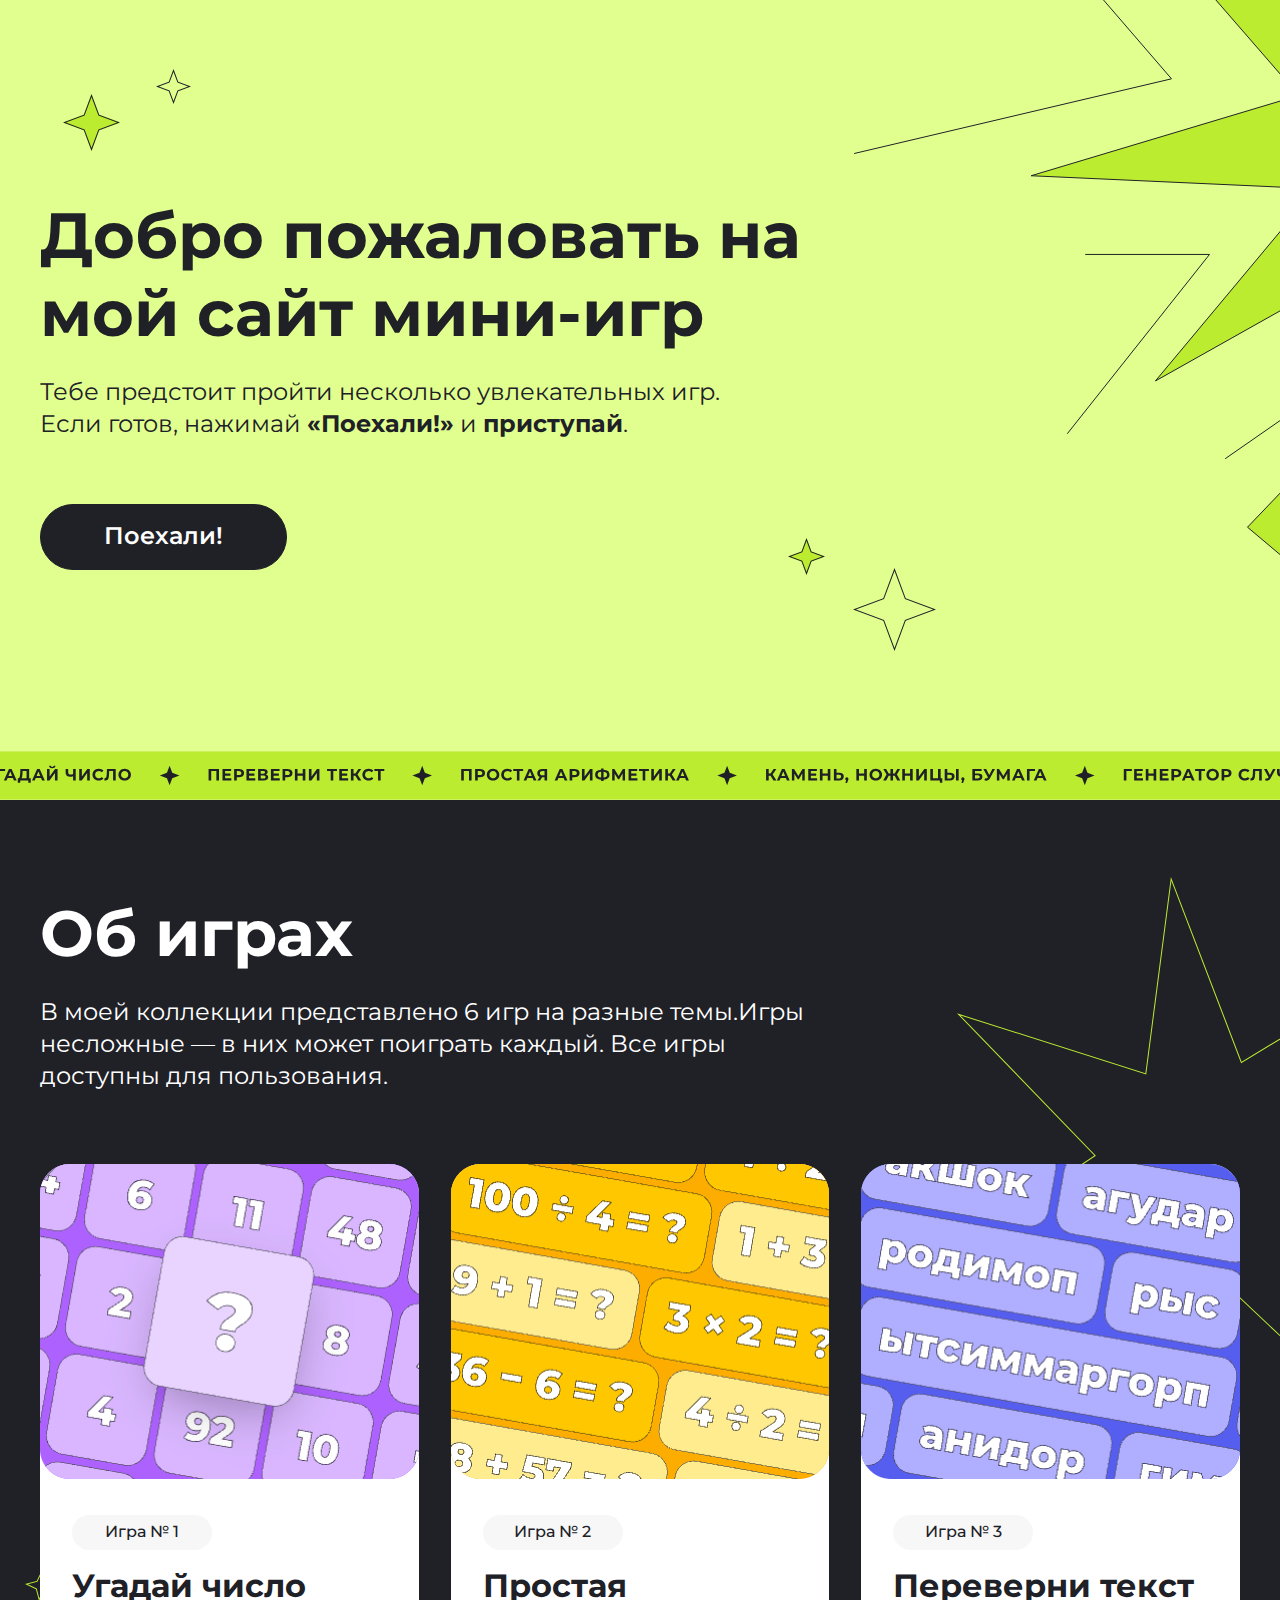
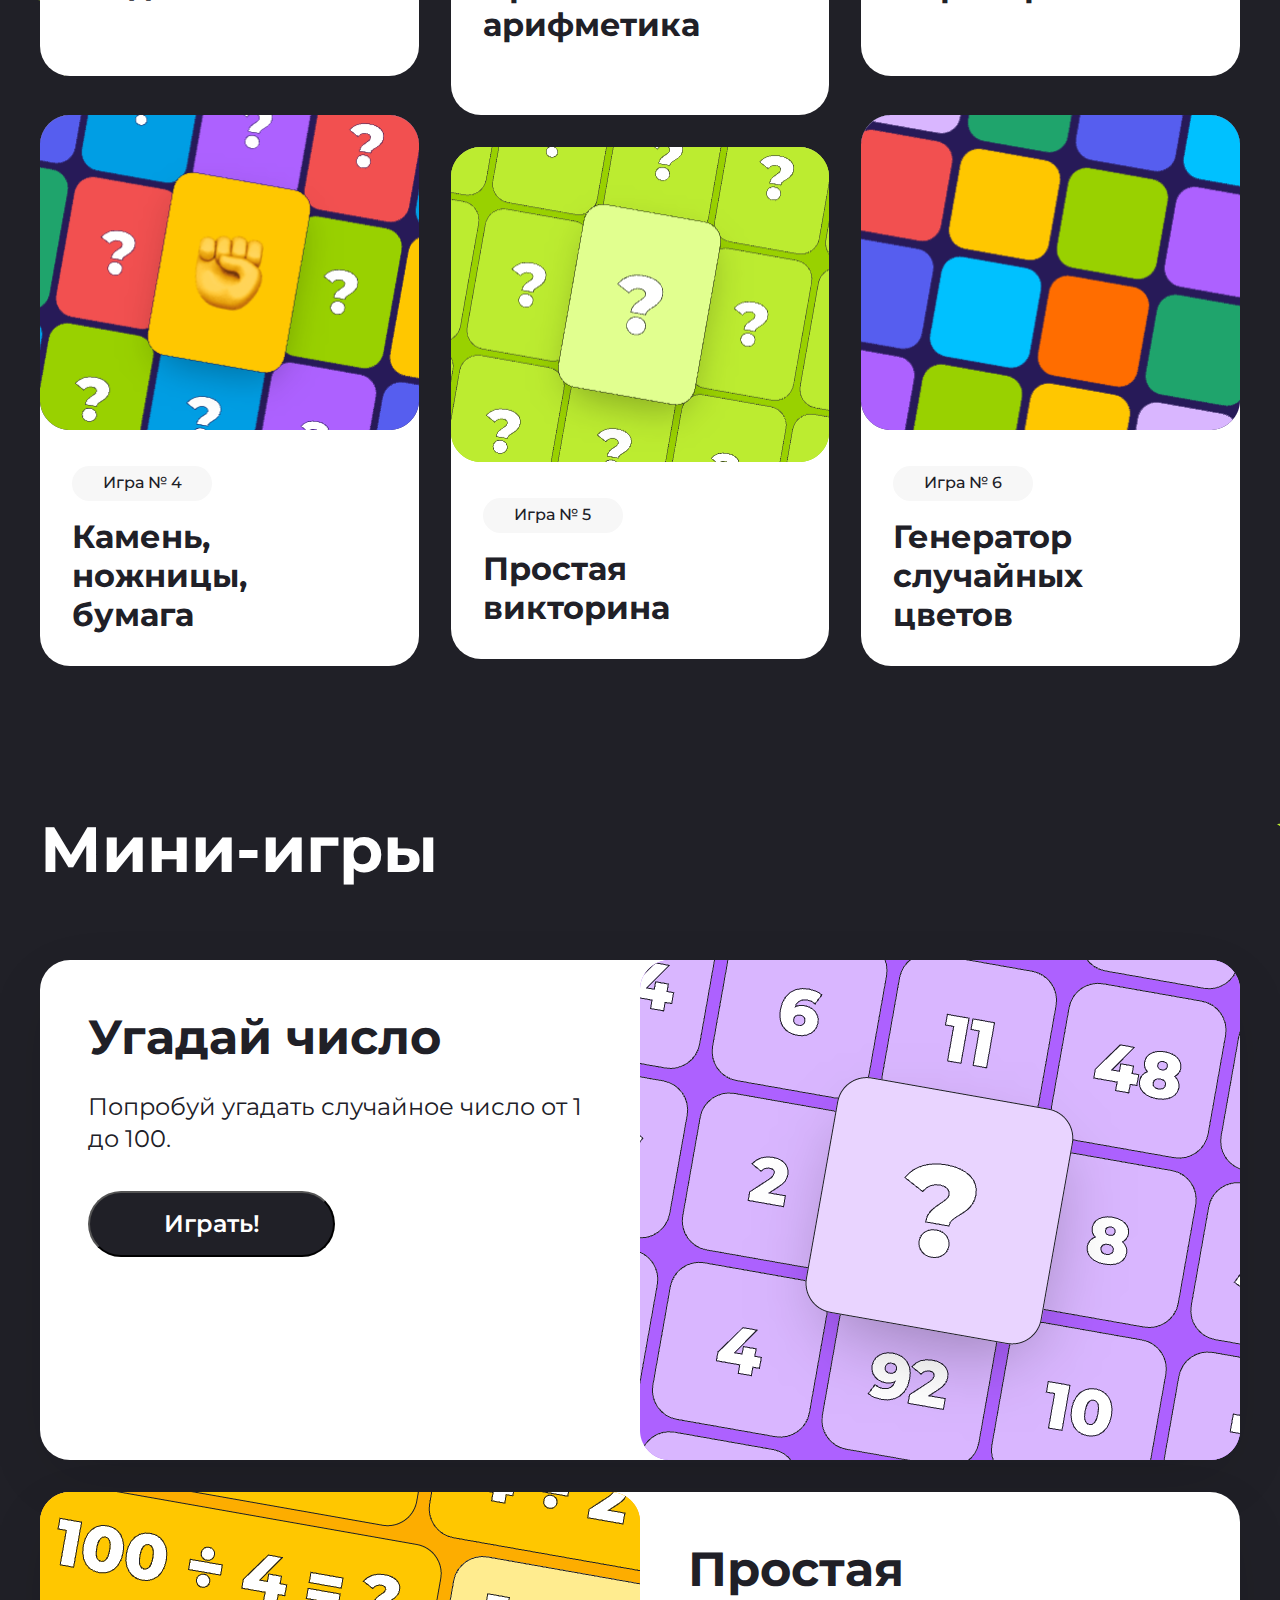
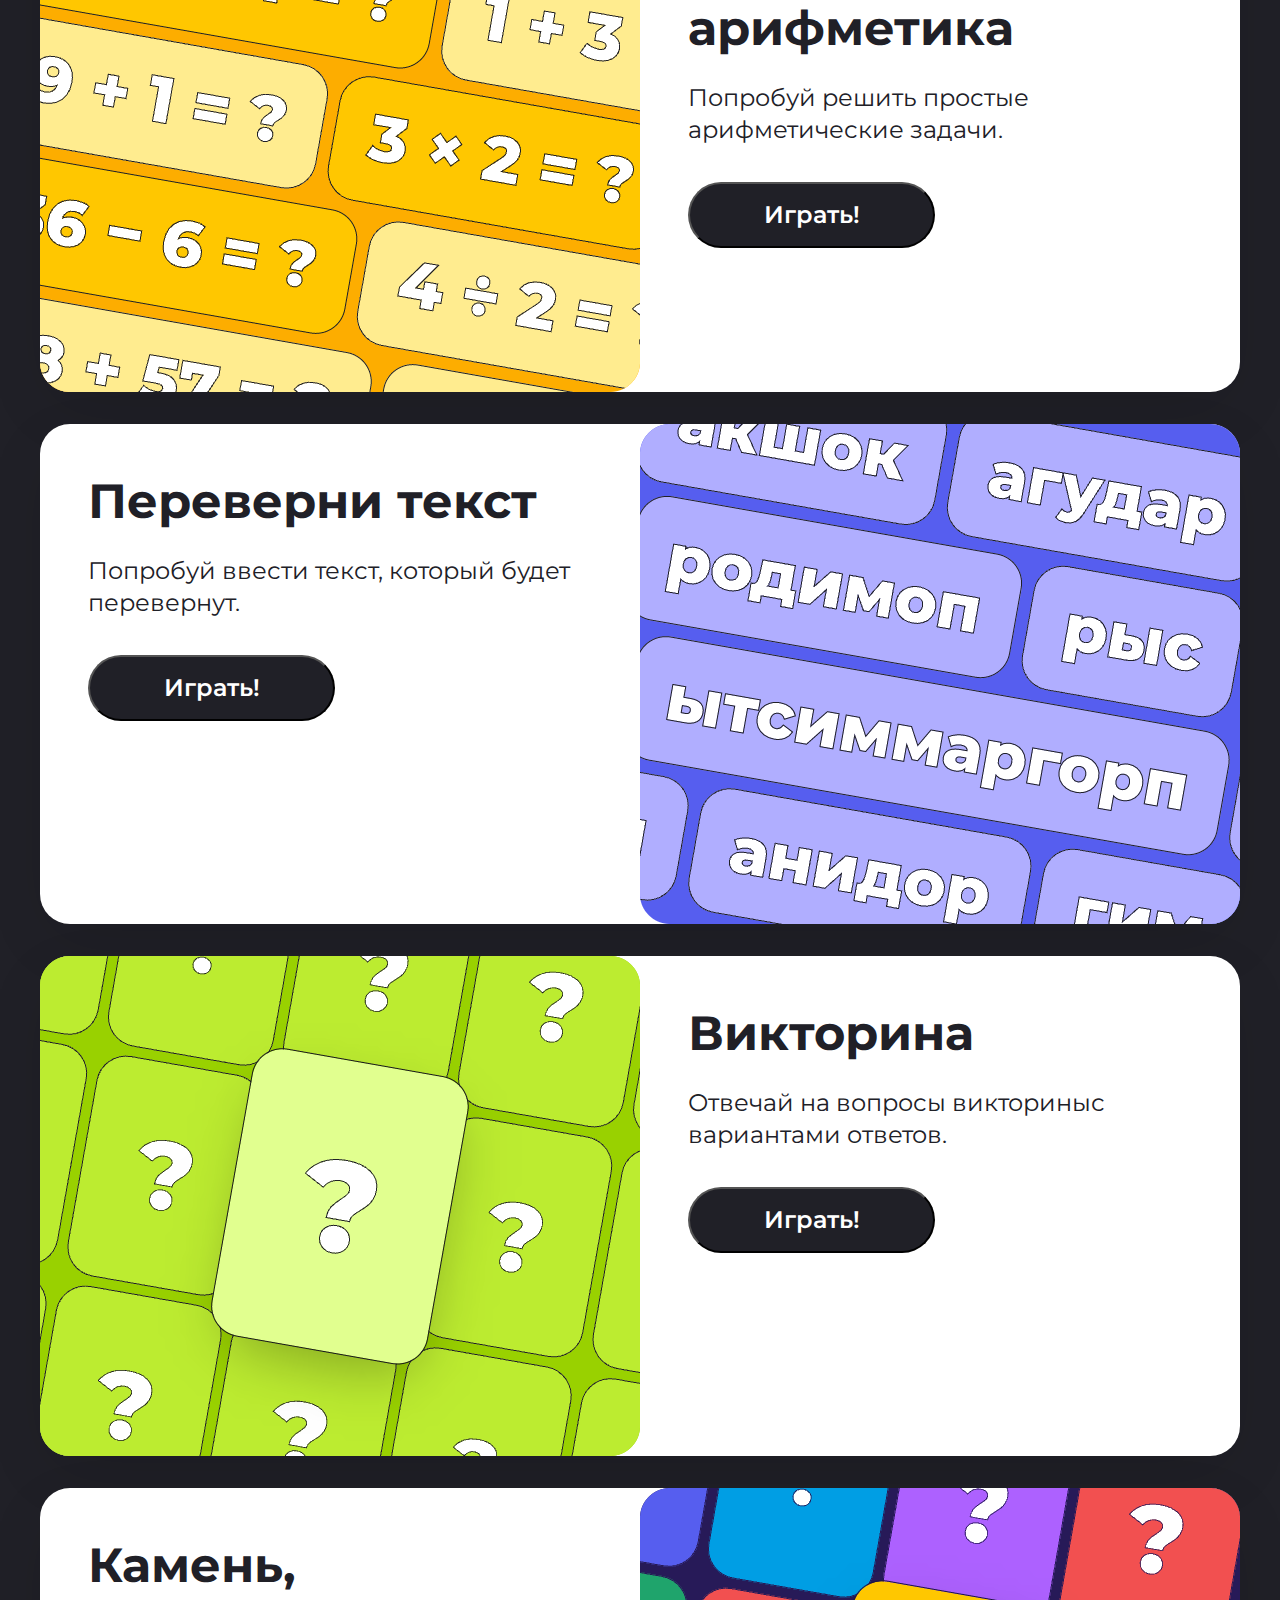
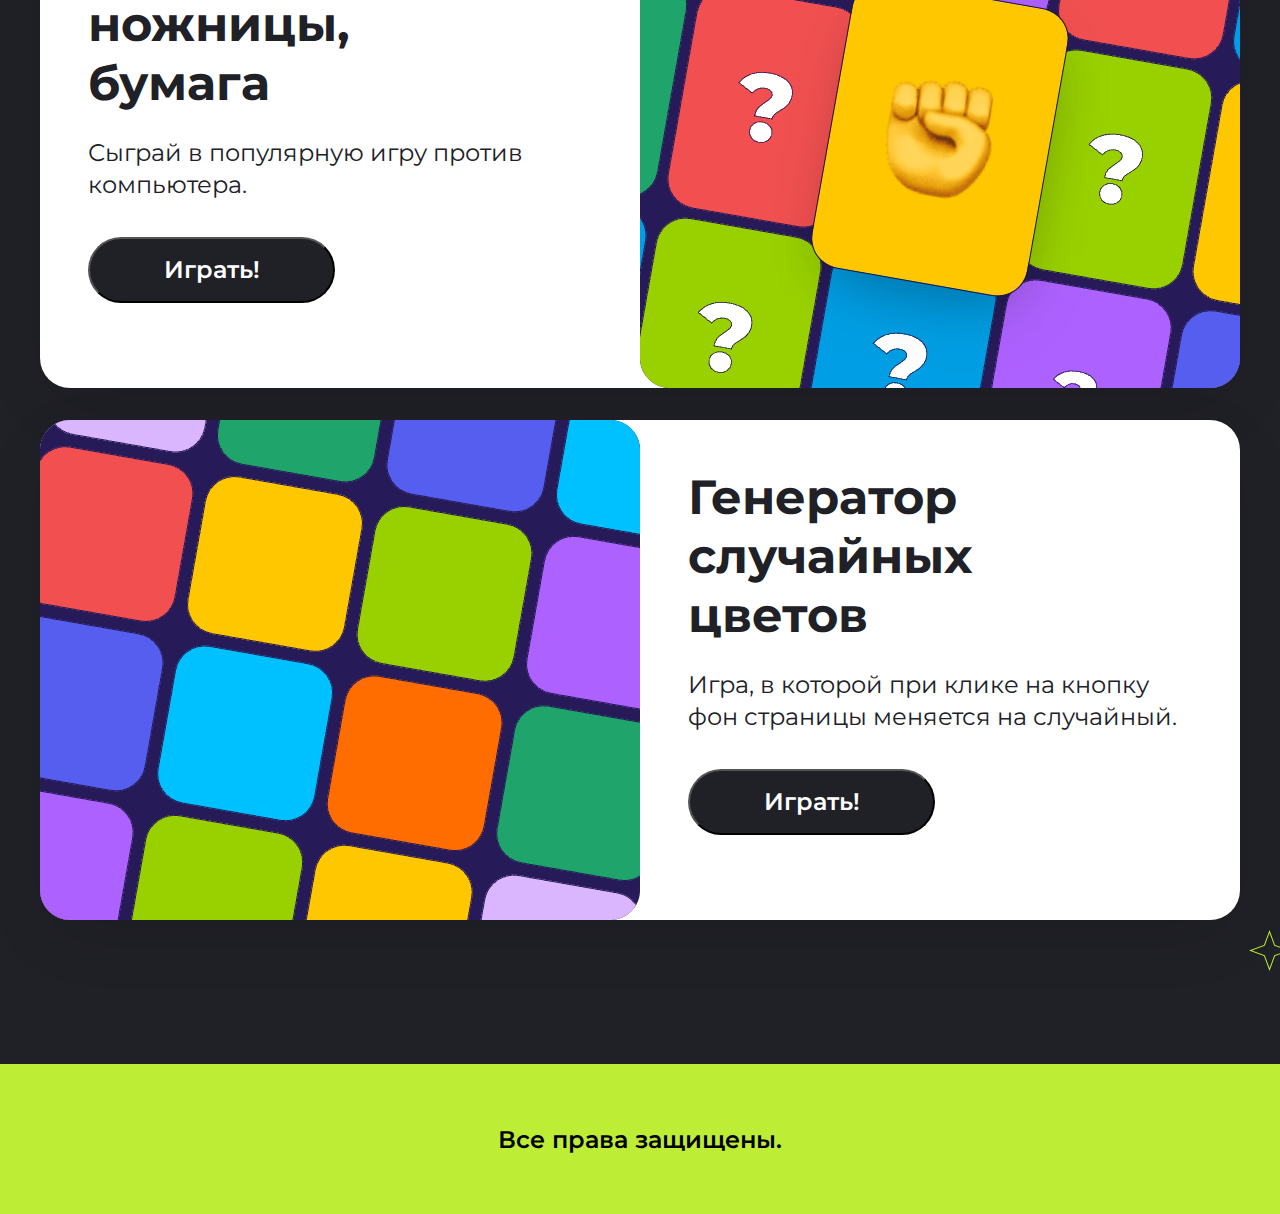
==== index.html @ f11f9d69 "игра викторина" ====
<!DOCTYPE html>

<html lang="en">
    <head>
        <meta charset="UTF-8">
        <meta name="viewport" content="width=device-width, initial-scale=1.0">
        <title>hw_1</title>
        <link href="https://fonts.googleapis.com/css2?family=Montserrat:wght@400;500;600;700&display=swap" rel="stylesheet">
        <link rel="stylesheet" href="style.css">
    </head>

<body>
    <section class="top center">
        <div class="star">
            <svg class="star-1" width="35.000000" height="35.000000" viewBox="0 0 35 35" fill="none" xmlns="http://www.w3.org/2000/svg" xmlns:xlink="http://www.w3.org/1999/xlink">
                <path id="Star3" d="M12.77 12.77L0 17.5L12.77 22.22L17.5 35L22.22 22.22L35 17.5L22.22 12.77L17.5 0L12.77 12.77ZM17.5 2.88L13.55 13.55L2.88 17.5L13.55 21.44L17.5 32.11L21.44 21.44L32.11 17.5L21.44 13.55L17.5 2.88Z" fill="#202027" fill-opacity="1.000000" fill-rule="evenodd"/>
            </svg>
            <svg class="star-2" width="57.000000" height="57.000000" viewBox="0 0 57 57" fill="none" xmlns="http://www.w3.org/2000/svg" xmlns:xlink="http://www.w3.org/1999/xlink">
                <path id="Star2" d="M28.5 0L20.8 20.8L0 28.5L20.8 36.19L28.5 57L36.19 36.19L57 28.5L36.19 20.8L28.5 0Z" fill="#BCEC30" fill-opacity="1.000000" fill-rule="evenodd"/>
                <path id="Star.2" d="M20.8 20.8L0 28.5L20.8 36.19L28.5 57L36.19 36.19L57 28.5L36.19 20.8L28.5 0L20.8 20.8ZM28.5 2.88L21.58 21.58L2.88 28.5L21.58 35.41L28.5 54.11L35.41 35.41L54.11 28.5L35.41 21.58L28.5 2.88Z" fill="#202027" fill-opacity="1.000000" fill-rule="evenodd"/>
            </svg>
            <svg class="star-3" width="1074.500000" height="1130.957397" viewBox="0 0 1074.5 1130.96" fill="none" xmlns="http://www.w3.org/2000/svg" xmlns:xlink="http://www.w3.org/1999/xlink">
                <path id="Vector4780" d="M241.29 323.45L317.5 411.83L0.5 486.45" stroke="#202027" stroke-opacity="1.000000" stroke-width="1.000000" stroke-linecap="round"/>
                <path id="Vector" d="M708.18 381.86C717.61 384.48 980.01 495.42 980.01 495.42L701.61 525.3L877.49 751.11L629.53 596.86L604.27 858.31L534.38 582.98L301.43 713.95L461.9 521.72L177.13 508.74L444.8 428.48L245.9 199.41L525.53 330.96L589.53 77.14L618.26 331.5L872.98 156.05L708.18 381.86Z" fill="#BCEC30" fill-opacity="1.000000" fill-rule="nonzero"/>
                <path id="Vector1" d="M980.01 495.42L701.61 525.3L877.49 751.11L629.53 596.86L604.27 858.31L534.38 582.98L301.43 713.95L461.9 521.72L177.13 508.74L444.8 428.48L245.9 199.41L525.53 330.96L589.53 77.14L618.26 331.5L872.98 156.05L708.18 381.86C717.61 384.48 980.01 495.42 980.01 495.42Z" stroke="#202027" stroke-opacity="1.000000" stroke-width="1.000000"/>
                <path id="Vector4781" d="M231.58 587.45L355.5 587.45L213.5 766.45" stroke="#202027" stroke-opacity="1.000000" stroke-width="1.000000" stroke-linecap="round"/>
                <path id="Vector4782" d="M371.5 791.5L485.26 712.45L591.38 1130.46" stroke="#202027" stroke-opacity="1.000000" stroke-width="1.000000" stroke-linecap="round"/>
                <path id="Vector478" d="M449.65 801.45L393.5 860.22L473.5 927.45L449.65 801.45Z" fill="#BCEC30" fill-opacity="1.000000" fill-rule="nonzero"/>
                <path id="Vector4788" d="M449.65 801.45L473.5 927.45L393.5 860.22L449.65 801.45Z" stroke="#202027" stroke-opacity="1.000000" stroke-width="1.000000"/>
                <path id="Vector4791" d="M491.5 996.45L525.5 1120.46" stroke="#202027" stroke-opacity="1.000000" stroke-width="1.000000" stroke-linecap="round"/>
            </svg>
            <svg class="star-4" width="37.000000" height="37.000000" viewBox="0 0 37 37" fill="none" xmlns="http://www.w3.org/2000/svg" xmlns:xlink="http://www.w3.org/1999/xlink">
                <path id="Star5" d="M18.5 0L13.5 13.5L0 18.5L13.5 23.49L18.5 37L23.49 23.49L37 18.5L23.49 13.5L18.5 0Z" fill="#BCEC30" fill-opacity="1.000000" fill-rule="evenodd"/>
                <path id="Star.5" d="M13.5 13.5L0 18.5L13.5 23.49L18.5 37L23.49 23.49L37 18.5L23.49 13.5L18.5 0L13.5 13.5ZM18.5 2.88L14.28 14.28L2.88 18.5L14.28 22.71L18.5 34.11L22.71 22.71L34.11 18.5L22.71 14.28L18.5 2.88Z" fill="#202027" fill-opacity="1.000000" fill-rule="evenodd"/>
            </svg>
            <svg class="star-5" width="83.000000" height="83.000000" viewBox="0 0 83 83" fill="none" xmlns="http://www.w3.org/2000/svg" xmlns:xlink="http://www.w3.org/1999/xlink">
                <path id="Star4" d="M30.29 30.29L0 41.5L30.29 52.7L41.5 83L52.7 52.7L83 41.5L52.7 30.29L41.5 0L30.29 30.29ZM41.5 2.88L31.06 31.06L2.88 41.5L31.06 51.93L41.5 80.11L51.93 51.93L80.11 41.5L51.93 31.06L41.5 2.88Z" fill="#202027" fill-opacity="1.000000" fill-rule="evenodd"/>
            </svg>
        </div>
        <div class="top__content">
            <h1 class="top__title">Добро пожаловать на мой сайт мини-игр</h1>
            <p class="top__text">Тебе предстоит пройти несколько увлекательных игр. Если готов, нажимай <strong>«Поехали!»</strong> и <strong>приступай</strong>.</p>
            <a class="top__button" href="#games-mini">Поехали!</a>
            <div class="roll">
            </div>
        </div>
    </section>
    <section class="section-1 center" id="games-mini">
        <div class="section-1__content">
            <h2 class="section-1__title">Об играх</h2>
            <h2 class="section-1__title-mob">Мини-игры</h2>
            <p class="section-1__text">В моей коллекции представлено 6 игр на разные темы.Игры несложные — в них может поиграть каждый. Все игры доступны для пользования.</p>
            <div class="section-1__items">

                <a class="item" href="#game_1">
                    <img src="images/Обложка_карточки.png" alt="игра_1" class="item__image">
                    <div class="item__content">
                        <p class="item__text">Игра № 1</p>
                        <h3 class="item__name">Угадай число</h3>
                        <p class="item__text-mob">Попробуй угадать случайное число от 1 до 100.</p>
                        <button class="item__btn-mob">Играть!</button>
                    </div>

                </a>

                <a class="item item-long" href="#game_2">
                    <img src="images/Обложка_карточки_(1).png" alt="игра_2" class="item__image">
                    <div class="item__content">
                        <p class="item__text">Игра № 2</p>
                        <h3 class="item__name">Простая арифметика</h3>
                        <p class="item__text-mob">Попробуй решить простые арифметические задачи.</p>
                        <button class="item__btn-mob">Играть!</button>
                    </div>
                </a>

                    <a class="item" href="#game_3">
                        <img src="images/Обложка_карточки_(2).png" alt="игра_3" class="item__image">
                        <div class="item__content">
                            <p class="item__text">Игра № 3</p>
                            <h3 class="item__name">Переверни текст</h3>
                            <p class="item__text-mob">Попробуй ввести текст, который будет перевернут.</p>
                            <button class="item__btn-mob">Играть!</button>
                        </div>
                    </a>
                    <a class="item item-long" href="#game_5">
                        <img src="images/Обложка_карточки_(3).png" alt="игра_4" class="item__image">
                        <div class="item__content">
                            <p class="item__text">Игра № 4</p>
                            <h3 class="item__name name-short">Камень, ножницы, бумага</h3>
                            <p class="item__text-mob">Сыграй в популярную игру против компьютера.</p>
                            <button class="item__btn-mob">Играть!</button>
                        </div>
                    </a>
                    <a class="item item-5" href="#game_4">
                        <img src="images/Обложка_карточки_(4).png" alt="игра_5" class="item__image">
                        <div class="item__content">
                            <p class="item__text">Игра № 5</p>
                            <h3 class="item__name item__name-sp">Простая викторина</h3>
                            <h3 class="item__name-mob">Викторина</h3>
                            <p class="item__text-mob">Отвечай на вопросы викторины с вариантами ответов.</p>
                            <button class="item__btn-mob">Играть!</button>
                        </div>
                    </a>
                    <a class="item item-long" href="#game_6">
                        <img src="images/Обложка_карточки_(5).png" alt="игра_6" class="item__image">
                        <div class="item__content">
                            <p class="item__text">Игра № 6</p>
                            <h3 class="item__name name-short">Генератор случайных цветов</h3>
                            <p class="item__text-mob">Игра, в которой при клике на кнопку фон страницы меняется на случайный.</p>
                            <button class="item__btn-mob">Играть!</button>
                        </div>
                    </a>
                </div>
            </div>
        </section>
        <section class="section-2 center">
            <div class="section-2__content">
                <h2 class="section-2__title">Мини-игры</h2>
                <div class="section-2__items-big">
                    <div class="item-big" id="game_1">
                        <div class="item-big__content">
                            <h3 class="item-big__name">Угадай число</h3>
                            <p class="item-big__text">Попробуй угадать случайное число от 1 до 100.</p>
                            <button class="item-big__button" onclick="game_1()">Играть!</button>
                        </div>
                        <img src="images/О.б..png" alt="">
                    </div>
                    <div class="item-big" id="game_2">
                        <img src="images/О.б.(1).png" alt="">
                        <div class="item-big__content">
                            <h3 class="item-big__name">Простая арифметика</h3>
                            <p class="item-big__text">Попробуй решить простые арифметические задачи.</p>
                            <button class="item-big__button" onclick="genTask()">Играть!</button>
                    
                        </div>
                    </div>
                    <div class="item-big" id="game_3">
                        <div class="item-big__content">
                            <h3 class="item-big__name">Переверни текст</h3>
                            <p class="item-big__text">Попробуй ввести текст, который будет перевернут.</p>
                            <button class="item-big__button" onclick="mirrorText()">Играть!</button>
                        </div>
                        <img src="images/о.б.(2).png" alt="">
                    </div>
                    <div class="item-big" id="game_4">
                        <img src="images/О.б.(3).png" alt="">
                        <div class="item-big__content">
                            <h3 class="item-big__name">Викторина</h3>
                            <p class="item-big__text">Отвечай на вопросы викториныс вариантами ответов.</p>
                            <button class="item-big__button" onclick="game_quiz()">Играть!</button>
                        </div>
                    </div>
                    <div class="item-big" id="game_5">
                        <div class="item-big__content">
                            <h3 class="item-big__name">Камень,<br> ножницы,<br> бумага</h3>
                            <p class="item-big__text">Сыграй в популярную игру против компьютера.</p>
                            <button class="item-big__button">Играть!</button>
                        </div>
                        <img src="images/О.б.(4).png" alt="">
                    </div>
                    <div class="item-big" id="game_6">
                        <img src="images/О.б(5).png" alt="">
                        <div class="item-big__content">
                            <h3 class="item-big__name">Генератор случайных<br> цветов</h3>
                            <p class="item-big__text">Игра, в которой при клике на кнопку фон страницы меняется на случайный.</p>
                            <button class="item-big__button">Играть!</button>
                        </div>
                    </div>
                </div>
            </div>
        </section>
<footer class="footer center">
    <p class="footer__text">Все права защищены.</p>
</footer>
<script src="hw_7.js"></script>
<script src="games.js"></script>
</body>
</html>
---- style.css ----
* {
  margin: 0;
  padding: 0;
}

a {
  text-decoration: none;
}

body {
  font-family: "Montserrat", sans-serif;
  overflow-x: hidden;
}

.center {
  padding-left: calc(50% - 600px);
  padding-right: calc(50% - 600px);
}

.top {
  height: 800px;
  background: rgb(225, 255, 143);
  position: relative;
}
.top__content {
  display: flex;
  flex-direction: column;
  flex-wrap: wrap;
}
.top__title {
  color: rgb(32, 32, 39);
  font-size: 64px;
  font-weight: 700;
  line-height: 78px;
  letter-spacing: 0px;
  text-align: left;
  padding-top: 196px;
  max-width: 768px;
}
.top__text {
  color: rgb(32, 32, 39);
  font-size: 24px;
  font-weight: 400;
  line-height: 32px;
  letter-spacing: 0px;
  text-align: left;
  padding-top: 24px;
  width: 720px;
}
.top__button {
  box-sizing: border-box;
  background: rgb(32, 32, 39);
  border-radius: 60px;
  border: 1px solid rgb(32, 32, 39);
  color: rgb(255, 255, 255);
  font-size: 24px;
  font-weight: 600;
  letter-spacing: 0%;
  text-align: center;
  width: 247px;
  height: 66px;
  margin-top: 64px;
  padding-top: 16px;
}
.top__button:hover {
  transition: background-color 0.5s;
  border: 1px solid rgb(0, 0, 0);
  color: rgb(0, 0, 0);
  background-color: #fff;
}

.star-1 {
  position: absolute;
  top: 69px;
  left: 156px;
}

.star-2 {
  position: absolute;
  top: 94px;
  left: 63px;
}

.star-3 {
  position: absolute;
  left: 854px;
  top: -333px;
}

.star-4 {
  position: absolute;
  bottom: 225px;
  right: 455px;
}

.star-5 {
  position: absolute;
  bottom: 149px;
  right: 344px;
}

.roll {
  background-image: url(images/Frame\ 2043683043.svg);
  width: 100%;
  height: 49px;
  background-size: cover;
  background-position: center;
  background-repeat: no-repeat;
  position: absolute;
  bottom: 0;
  left: 0;
}

.section-1 {
  background: rgb(32, 32, 39);
  background-image: url(images/Star1.svg), url(images/Star11.svg), url(images/Star12.svg);
  background-repeat: no-repeat;
  background-position: 930px 77px, 25px 770px, 40px 822px;
}
.section-1__title {
  color: rgb(255, 255, 255);
  font-size: 64px;
  font-weight: 700;
  line-height: 78px;
  letter-spacing: 0px;
  text-align: left;
  padding-top: 94px;
}
.section-1__title-mob {
  display: none;
}
.section-1__text {
  color: rgb(255, 255, 255);
  font-size: 24px;
  font-weight: 400;
  line-height: 32px;
  letter-spacing: 0px;
  text-align: left;
  width: 788px;
  padding-top: 24px;
}
.section-1__items {
  display: grid;
  grid-template-columns: repeat(12, 1fr);
  margin-top: 72px;
  -moz-column-gap: 32px;
       column-gap: 32px;
}
.section-1__content {
  padding-bottom: 50px;
}
.section-1__items-big {
  display: grid;
  grid-template-columns: repeat(12, 1fr);
  row-gap: 32px;
  margin-top: 72px;
}

.section-2 {
  background: rgb(32, 32, 39);
  background-image: url(images/Star7.svg), url(images/Star6.svg), url(images/Star10.svg), url(images/Star8.svg);
  background-repeat: no-repeat;
  background-position: 1277px 93px, 1320px 126px, 1249px 3414px, 1319px 3366px;
}
.section-2__title {
  color: rgb(255, 255, 255);
  font-size: 64px;
  font-weight: 700;
  line-height: 78px;
  letter-spacing: 0px;
  text-align: left;
  padding-top: 94px;
}
.section-2__title-mob {
  display: none;
}
.section-2__text {
  color: rgb(255, 255, 255);
  font-size: 24px;
  font-weight: 400;
  line-height: 32px;
  letter-spacing: 0px;
  text-align: left;
  width: 788px;
  padding-top: 24px;
}
.section-2__items {
  display: grid;
  grid-template-columns: repeat(12, 1fr);
  margin-top: 72px;
  -moz-column-gap: 32px;
       column-gap: 32px;
}
.section-2__content {
  padding-bottom: 144px;
}
.section-2__items-big {
  display: grid;
  grid-template-columns: repeat(12, 1fr);
  row-gap: 32px;
  margin-top: 72px;
}

.item {
  grid-column: span 4;
  height: 512px;
  border-radius: 30px;
  background-color: #fff;
}
.item__btn-mob {
  display: none;
}
.item__image {
  width: 100%;
}
.item__content {
  padding: 32px;
}
.item__text {
  border-radius: 52.58px;
  background: rgb(247, 247, 247);
  color: rgb(32, 32, 39);
  font-size: 16px;
  font-weight: 500;
  line-height: 110%;
  letter-spacing: 0px;
  text-align: center;
  width: 108px;
  padding: 16px;
  width: 108px;
  padding-top: 8px;
  padding-bottom: 10px;
}
.item__text-mob {
  display: none;
}
.item__name {
  color: rgb(32, 32, 39);
  font-size: 32px;
  font-weight: 700;
  line-height: 39px;
  letter-spacing: 0px;
  text-align: left;
  margin-top: 16px;
  color: rgb(32, 32, 39);
}
.item__name-mob {
  display: none;
}
.item__image-mob {
  display: none;
}

.item:hover {
  transform: scale(1.1);
  transition: transform 1s;
}

.item-long {
  height: 551px;
}

.item-5 {
  margin-top: 32px;
}

.name-short {
  width: 300px;
}

.item-big {
  grid-column: span 12;
  height: 500px;
  background-color: #fff;
  display: flex;
  border-radius: 30px;
  box-shadow: 0px 20px 67px -12px rgba(0, 0, 0, 0.13);
  background: rgb(255, 255, 255);
}
.item-big__content {
  display: flex;
  flex-direction: column;
  padding: 48px;
}
.item-big__name {
  color: rgb(32, 32, 39);
  font-size: 48px;
  font-weight: 700;
  line-height: 59px;
  letter-spacing: 0px;
  text-align: left;
}
.item-big__text {
  color: rgb(32, 32, 39);
  font-size: 24px;
  font-weight: 400;
  line-height: 32px;
  letter-spacing: 0px;
  text-align: left;
  padding-top: 24px;
}
.item-big__button {
  margin-top: 36px;
  border-radius: 60px;
  background: rgb(32, 32, 39);
  color: rgb(255, 255, 255);
  font-size: 24px;
  font-weight: 600;
  line-height: 141.69%;
  letter-spacing: 0%;
  text-align: center;
  font-family: Montserrat;
  width: 247px;
  height: 66px;
}
.item-big__button:hover {
  box-sizing: border-box;
  background: #fff;
  border: 1px solid rgb(0, 0, 0);
  border-radius: 60px;
  color: rgb(32, 32, 39);
  transition: background-color 0.5s;
}

.footer {
  background: rgb(189, 237, 53);
  height: 150px;
}
.footer__text {
  color: rgb(0, 0, 0);
  font-size: 24px;
  font-weight: 600;
  line-height: 29px;
  letter-spacing: 0px;
  text-align: center;
  padding-top: 61px;
}

@media (max-width: 768px) {
  .top {
    background-image: url(images/Star2.svg), url(images/Star3.svg), url(images/Star4.svg), url(images/Star5.svg), url(images/Vector.svg);
    background-repeat: no-repeat;
    background-position: 37px 97px, 91px 64px, 303px 580px, 273px 557px, 187px -103px;
    height: 700px;
  }
  .top__title {
    color: rgb(32, 32, 39);
    font-size: 40px;
    font-weight: 700;
    line-height: 49px;
    letter-spacing: 0px;
    text-align: center;
    width: 262px;
    padding-top: 147px;
  }
  .top__text {
    font-size: 16px;
    font-weight: 400;
    line-height: 20px;
    letter-spacing: 0px;
    text-align: center;
    width: 296px;
    color: rgb(32, 32, 39);
  }
  .top__button {
    font-size: 16px;
    width: 285px;
    height: 55px;
    margin-top: 36px;
  }
  .top__content {
    align-content: center;
  }
  .star-3, .star-4, .star-5, .star-1, .star-2 {
    display: none;
  }
  .section-1__content {
    padding-left: 16px;
    padding-right: 16px;
  }
  .section-1__items {
    grid-template-columns: repeat(4, 1fr);
    margin-top: 48px;
  }
  .section-1__title {
    display: none;
  }
  .section-1__title-mob {
    display: block;
    color: rgb(255, 255, 255);
    font-size: 40px;
    font-weight: 700;
    line-height: 49px;
    letter-spacing: 0px;
    text-align: left;
    padding-top: 48px;
  }
  .section-1__text {
    display: none;
  }
  .item {
    margin-bottom: 24px;
    height: auto;
  }
  .item__image {
    width: 100%;
  }
  .item__text {
    display: none;
  }
  .item__text-mob {
    display: block;
    padding-top: 16px;
    color: rgb(0, 0, 0);
  }
  .item__btn-mob {
    display: block;
    color: rgb(255, 255, 255);
    font-size: 16px;
    font-weight: 600;
    letter-spacing: 0%;
    text-align: center;
    box-sizing: border-box;
    border-radius: 60px;
    background: rgb(32, 32, 39);
    border: 1px solid rgb(32, 32, 39);
    font-family: Montserrat;
    margin-top: 32px;
    width: 285px;
    height: 55px;
  }
  .item__name-sp {
    display: none;
  }
  .item__name-mob {
    display: block;
    color: rgb(32, 32, 39);
    font-size: 32px;
    font-weight: 700;
    line-height: 39px;
    letter-spacing: 0px;
    text-align: left;
  }
  .item-5 {
    margin-top: 0;
  }
  .section-2 {
    display: none;
  }
}/*# sourceMappingURL=style.css.map */
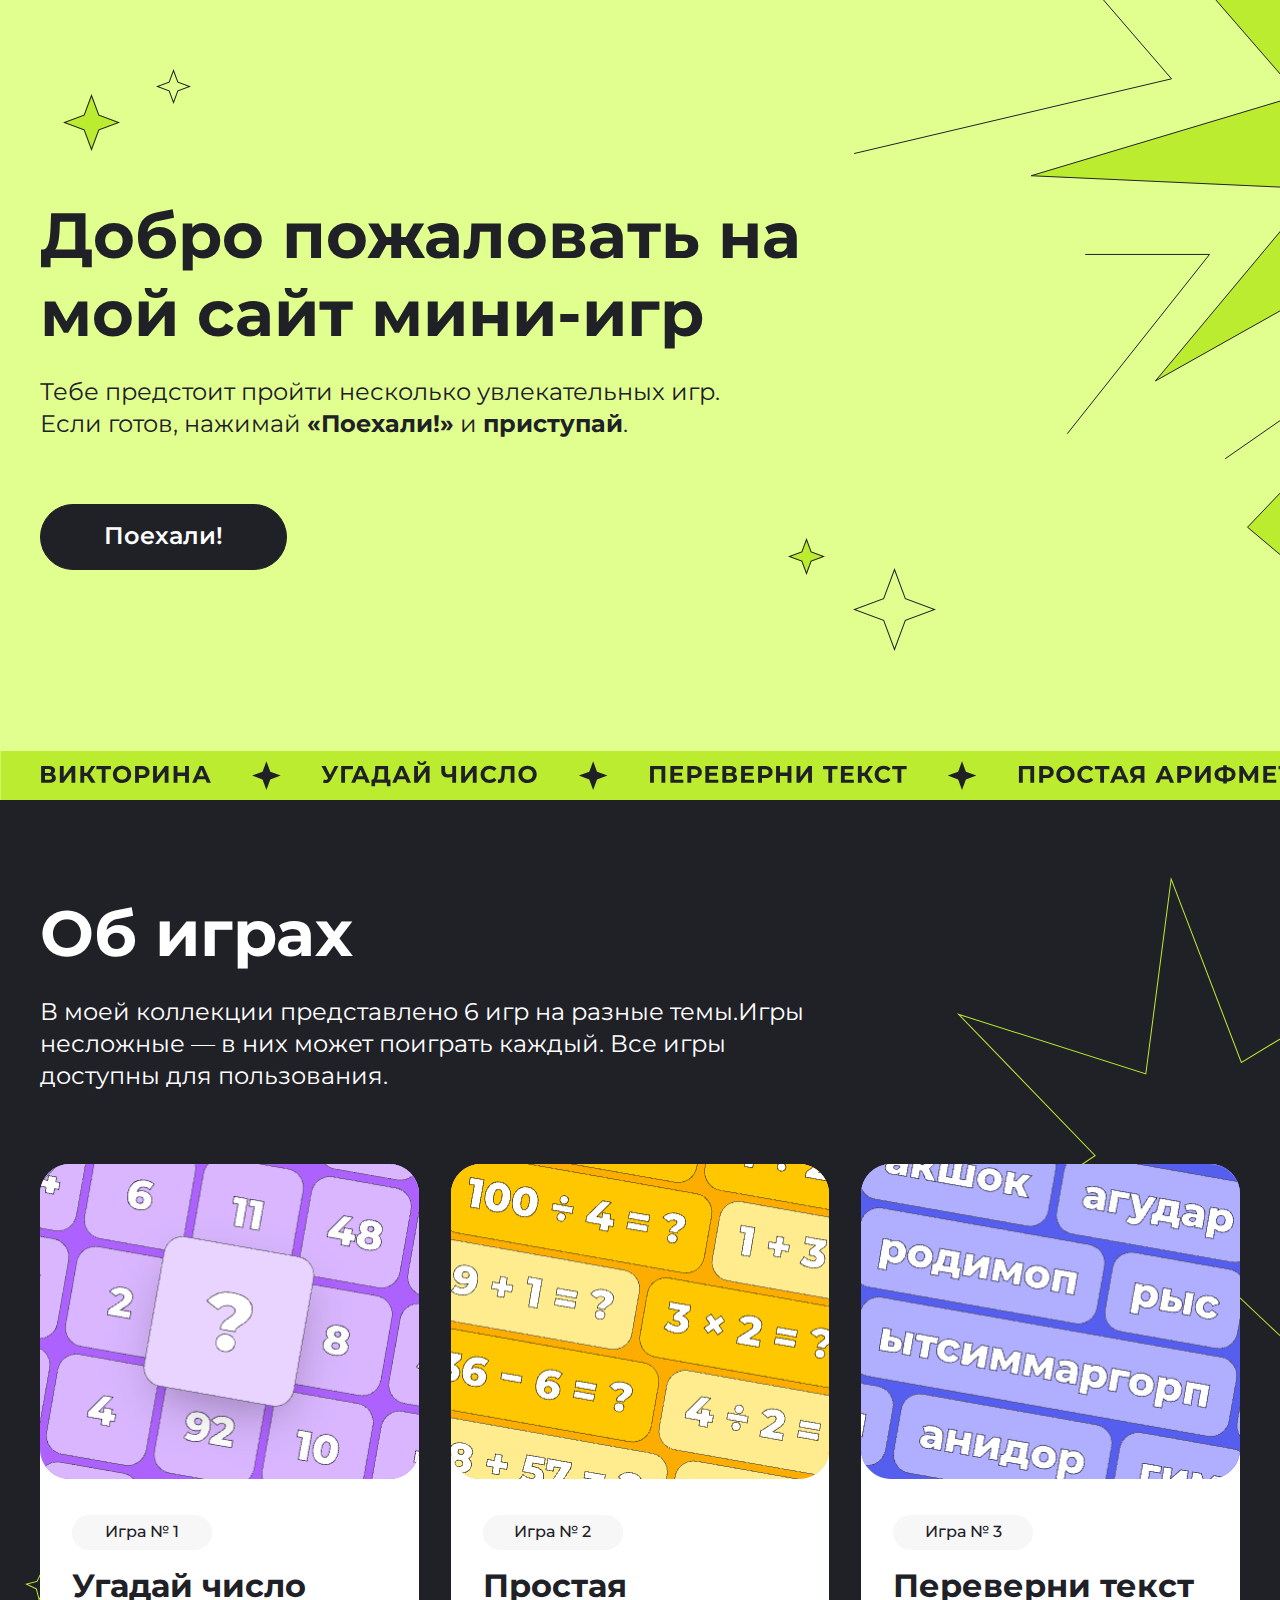
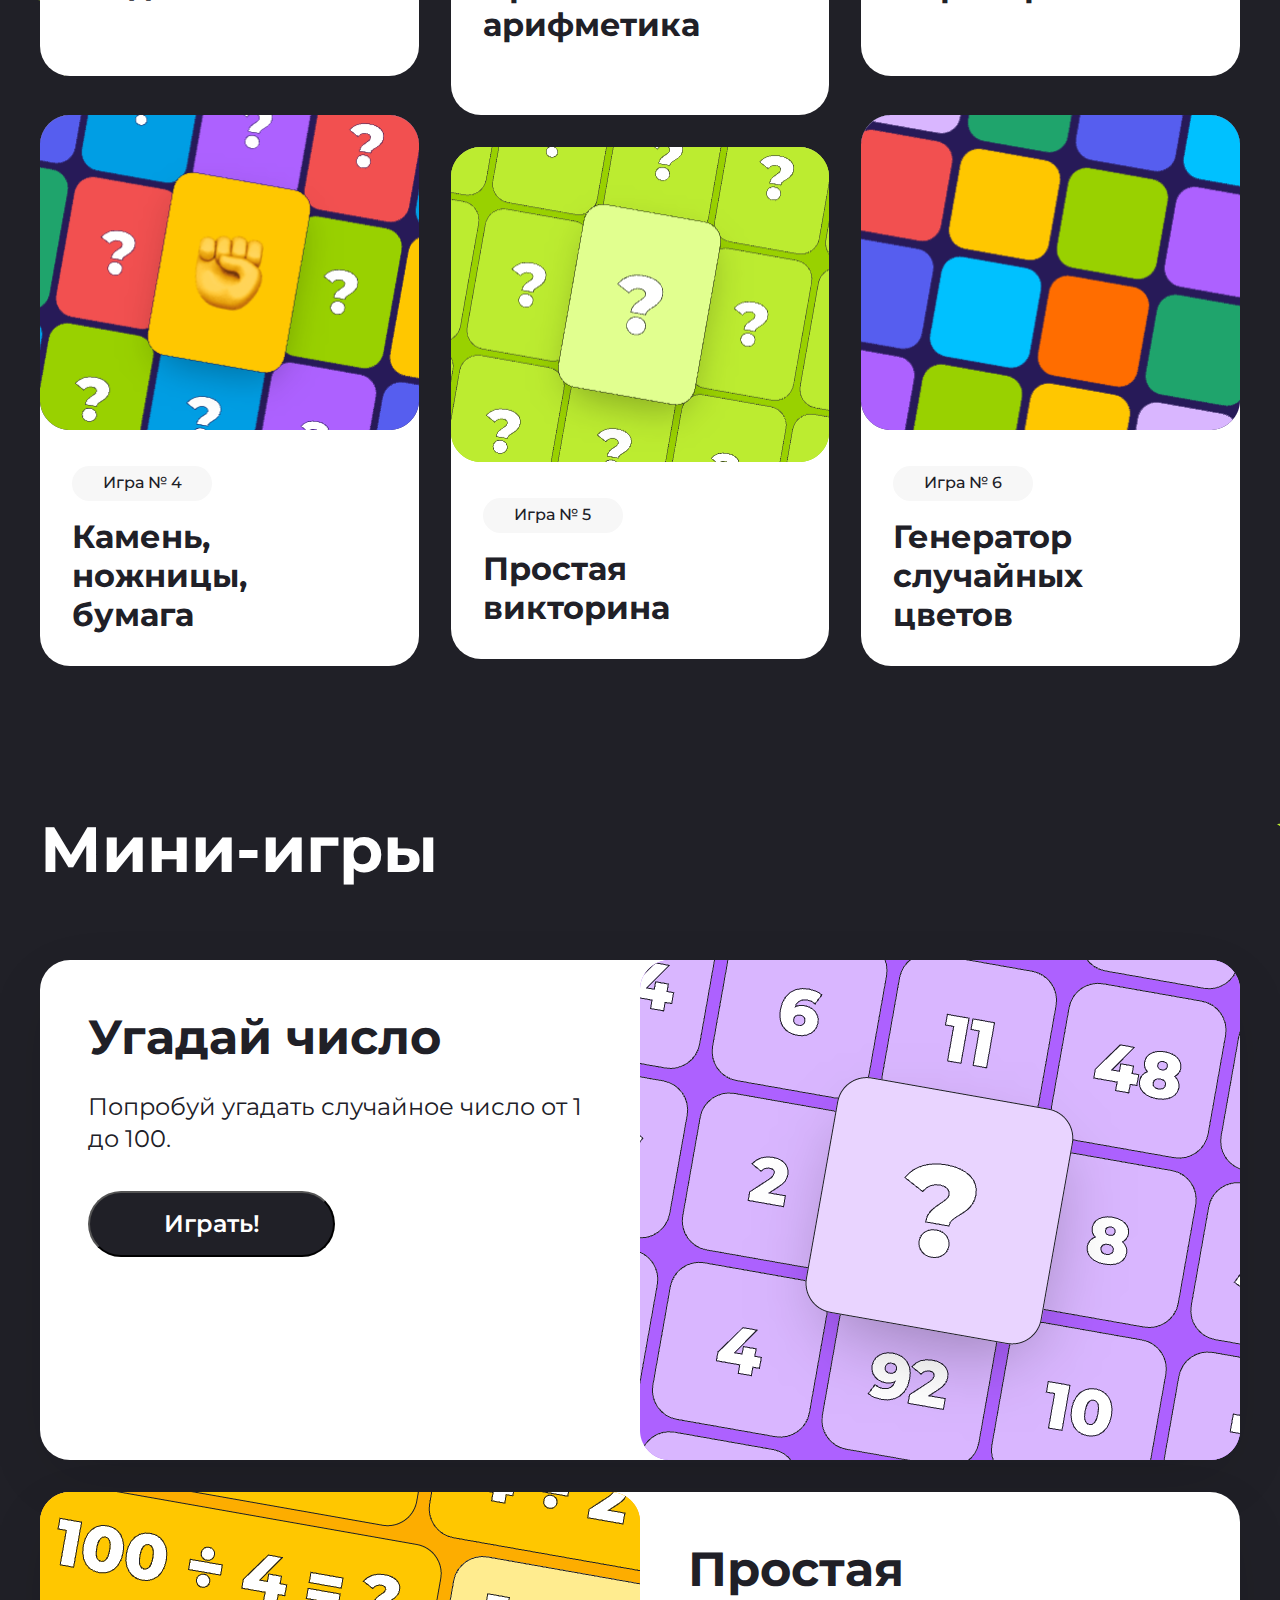
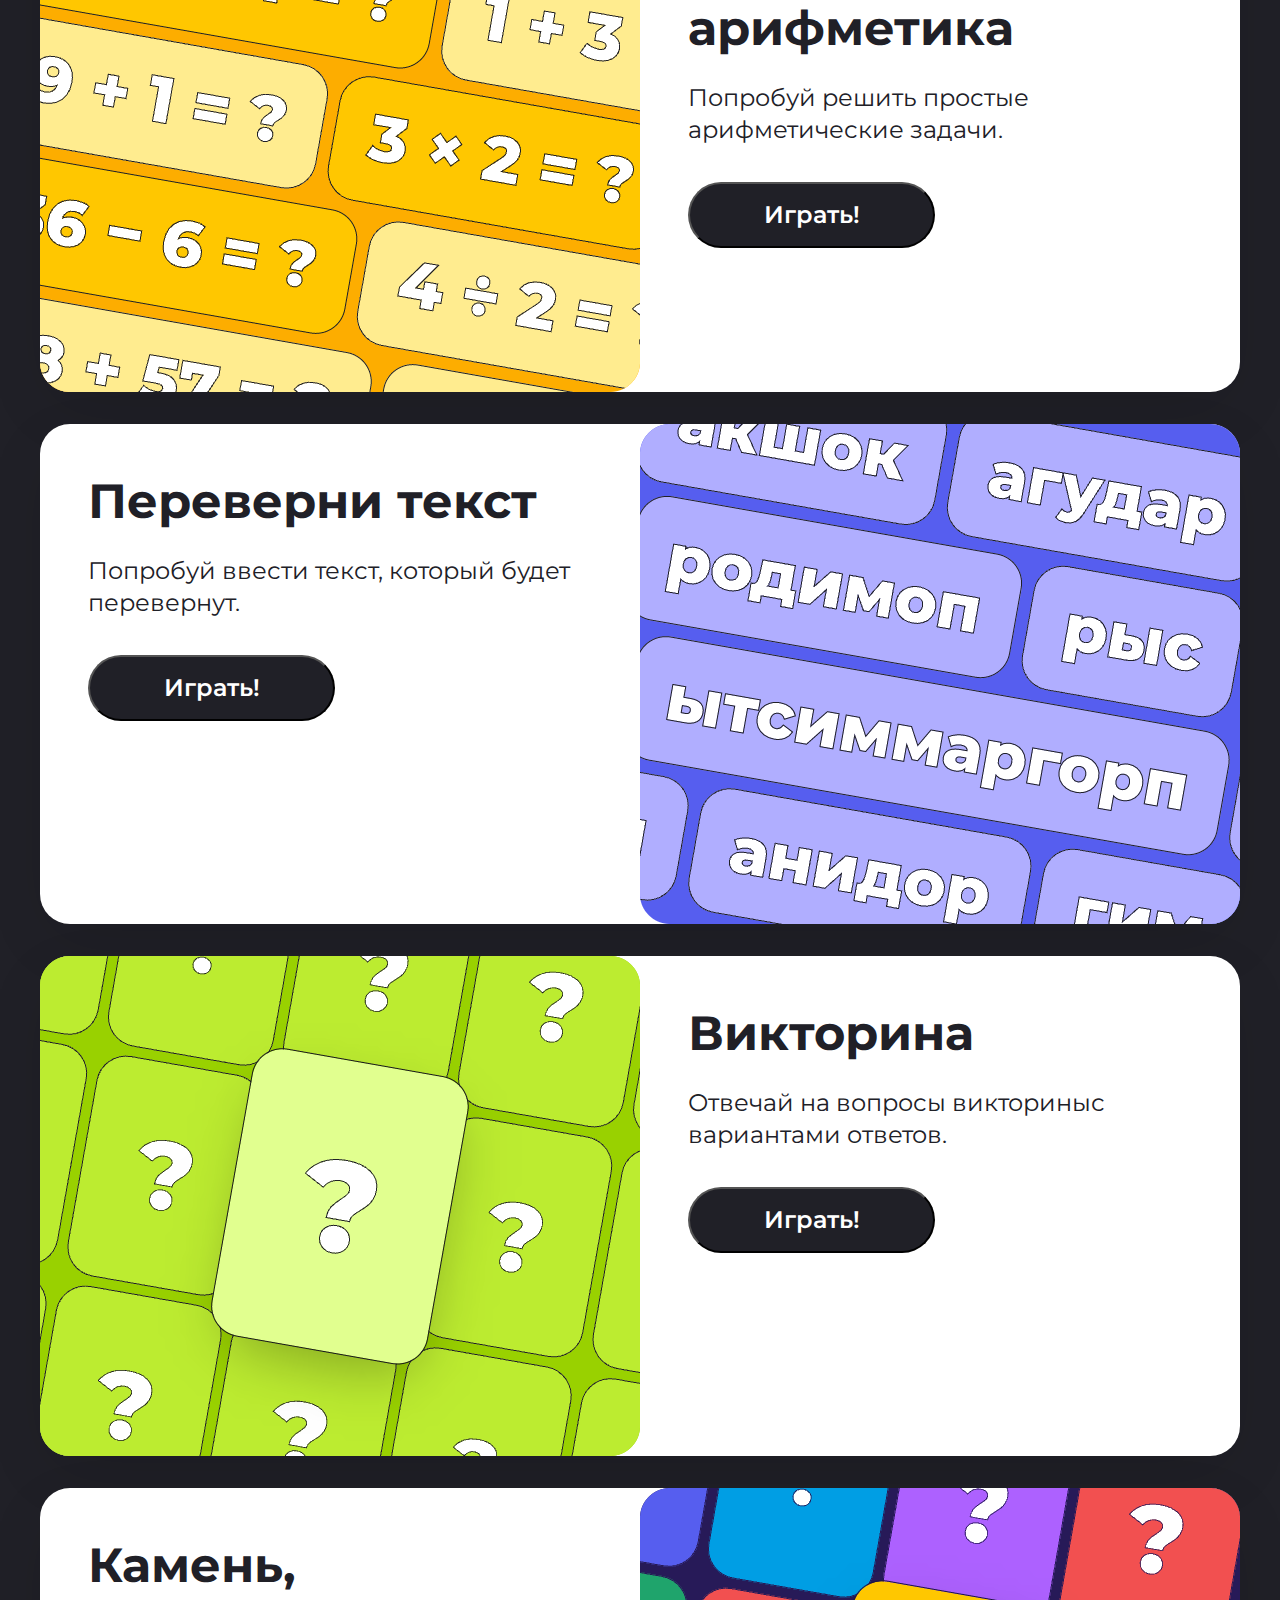
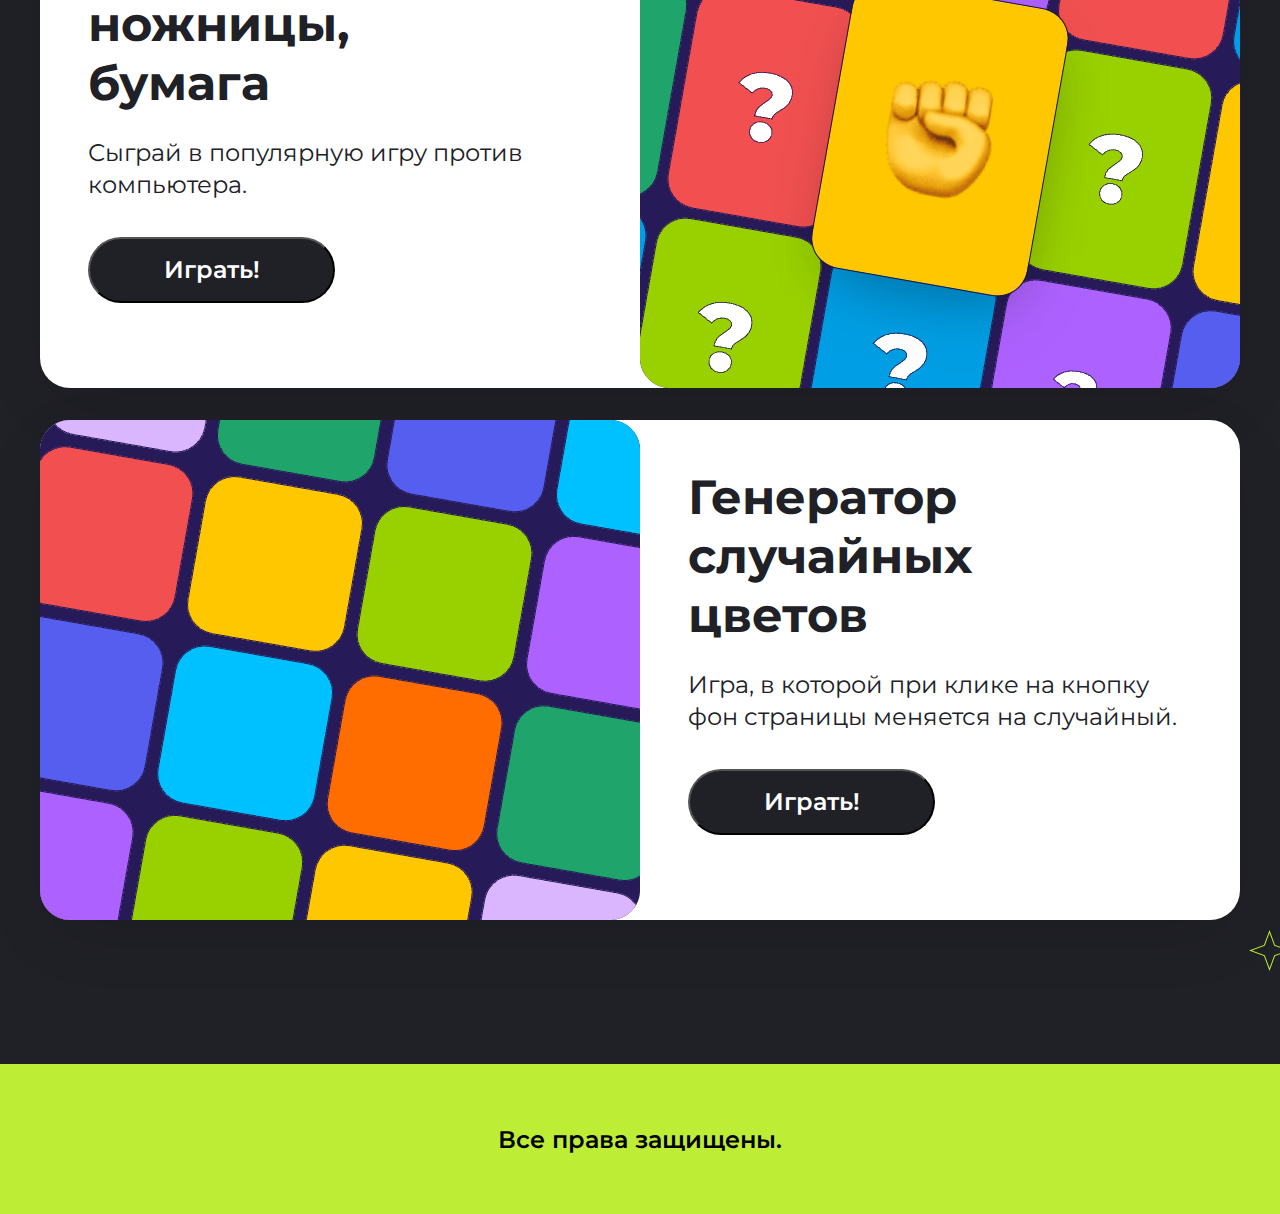
==== commit 0f38ed87: "последняя игра + полоса прокрутки" ====
--- a/index.html
+++ b/index.html
@@ -42,10 +42,12 @@
             <p class="top__text">Тебе предстоит пройти несколько увлекательных игр. Если готов, нажимай <strong>«Поехали!»</strong> и <strong>приступай</strong>.</p>
             <a class="top__button" href="#games-mini">Поехали!</a>
             <div class="roll">
+                <div class="roll__1"></div>
+                <div class="roll__2"></div>
             </div>
         </div>
     </section>
-    <section class="section-1 center" id="games-mini">
+    <section class="section-1 center bgChangeColor" id="games-mini">
         <div class="section-1__content">
             <h2 class="section-1__title">Об играх</h2>
             <h2 class="section-1__title-mob">Мини-игры</h2>
@@ -113,7 +115,7 @@
                 </div>
             </div>
         </section>
-        <section class="section-2 center">
+        <section class="section-2 center bgChangeColor">
             <div class="section-2__content">
                 <h2 class="section-2__title">Мини-игры</h2>
                 <div class="section-2__items-big">
@@ -154,7 +156,7 @@
                         <div class="item-big__content">
                             <h3 class="item-big__name">Камень,<br> ножницы,<br> бумага</h3>
                             <p class="item-big__text">Сыграй в популярную игру против компьютера.</p>
-                            <button class="item-big__button">Играть!</button>
+                            <button class="item-big__button" onclick="rockPaperScissors()">Играть!</button>
                         </div>
                         <img src="images/О.б.(4).png" alt="">
                     </div>
@@ -163,7 +165,7 @@
                         <div class="item-big__content">
                             <h3 class="item-big__name">Генератор случайных<br> цветов</h3>
                             <p class="item-big__text">Игра, в которой при клике на кнопку фон страницы меняется на случайный.</p>
-                            <button class="item-big__button">Играть!</button>
+                            <button class="item-big__button colorChangeButton" onclick="generateRandomColor()">Играть!</button>
                         </div>
                     </div>
                 </div>
@@ -172,7 +174,7 @@
 <footer class="footer center">
     <p class="footer__text">Все права защищены.</p>
 </footer>
-<script src="hw_7.js"></script>
+<!-- <script src="hw_9.js"></script> -->
 <script src="games.js"></script>
 </body>
 </html>--- a/style.css
+++ b/style.css
@@ -99,9 +99,22 @@
   right: 344px;
 }
 
+@keyframes scroll-left {
+  from {
+    transform: translateX(0%);
+  }
+  to {
+    transform: translateX(-50%);
+  }
+}
 .roll {
-  background-image: url(images/Frame\ 2043683043.svg);
+  overflow: hidden;
   width: 100%;
+  height: 49px;
+}
+.roll__1 {
+  background-image: url(images/Frame\ 2043683043.svg), url(images/Frame\ 2043683043.svg);
+  width: 200%;
   height: 49px;
   background-size: cover;
   background-position: center;
@@ -109,6 +122,7 @@
   position: absolute;
   bottom: 0;
   left: 0;
+  animation: scroll-left 13s linear infinite;
 }
 
 .section-1 {
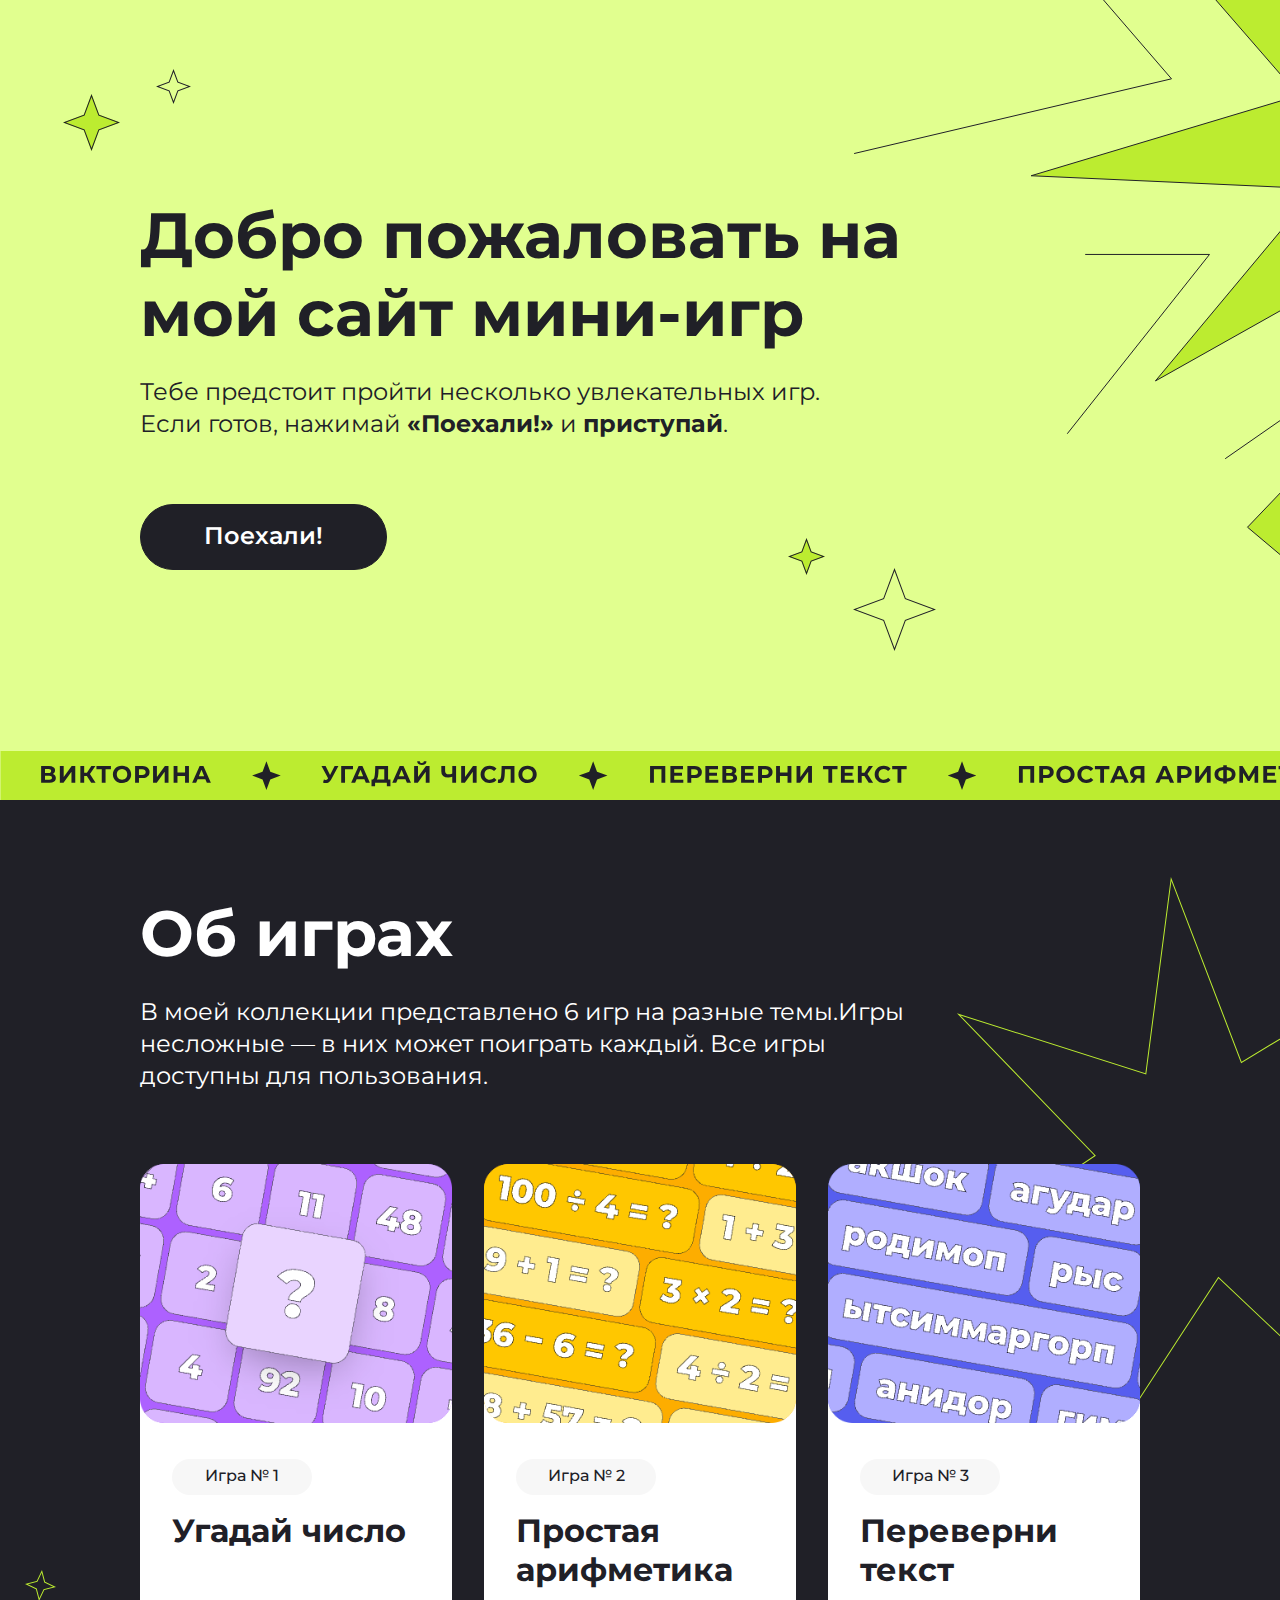
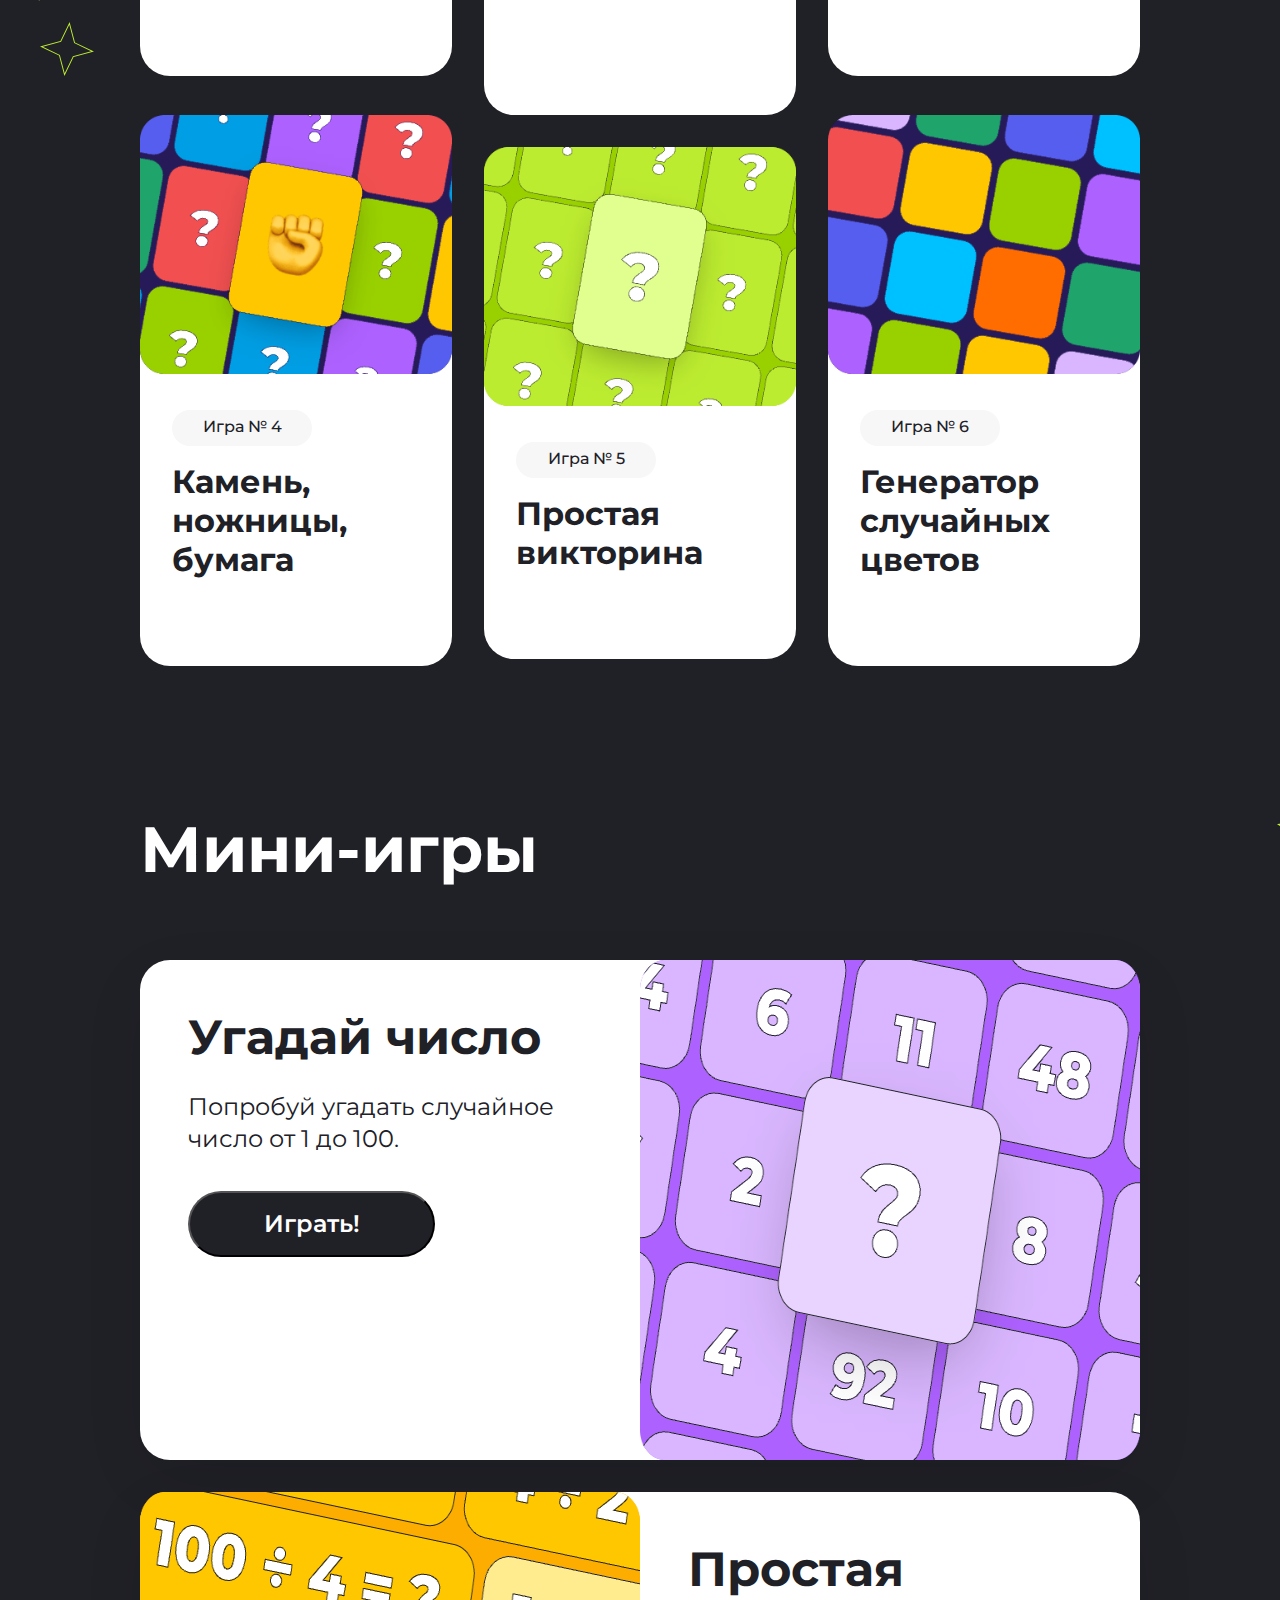
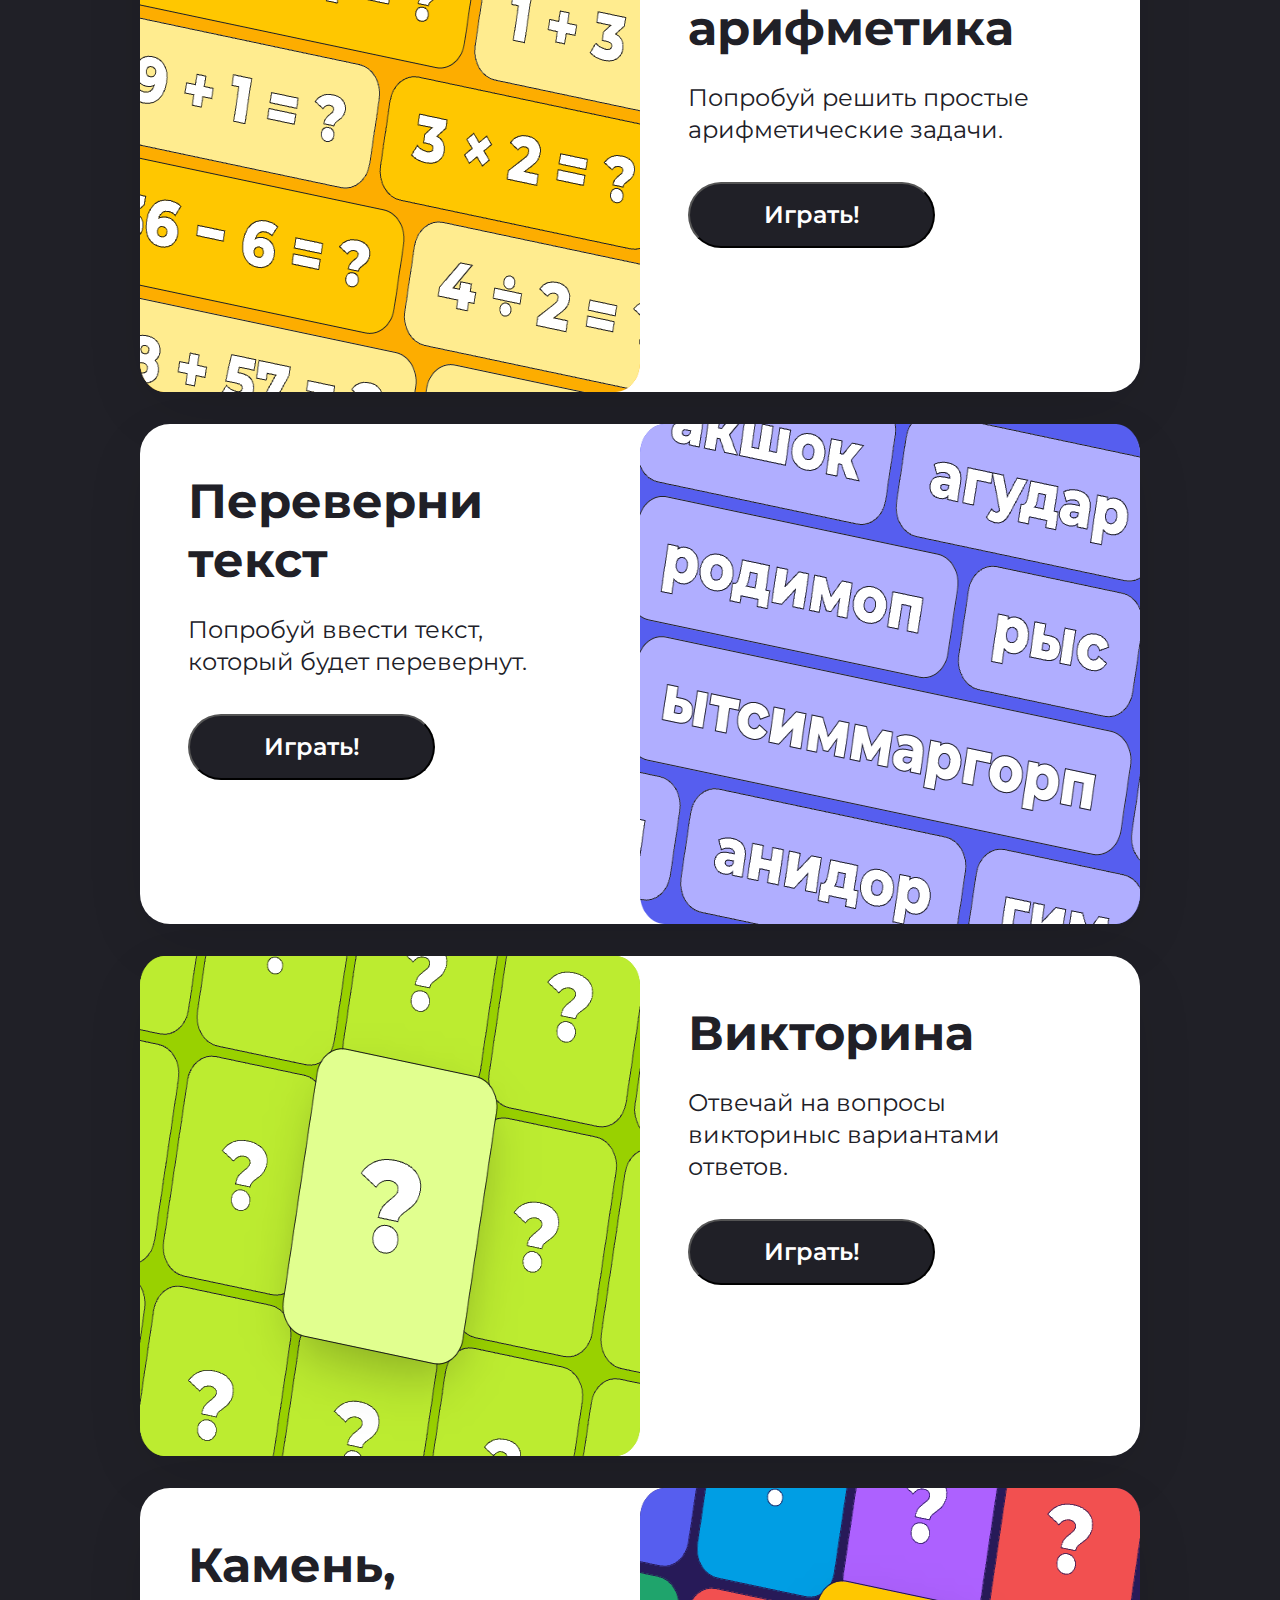
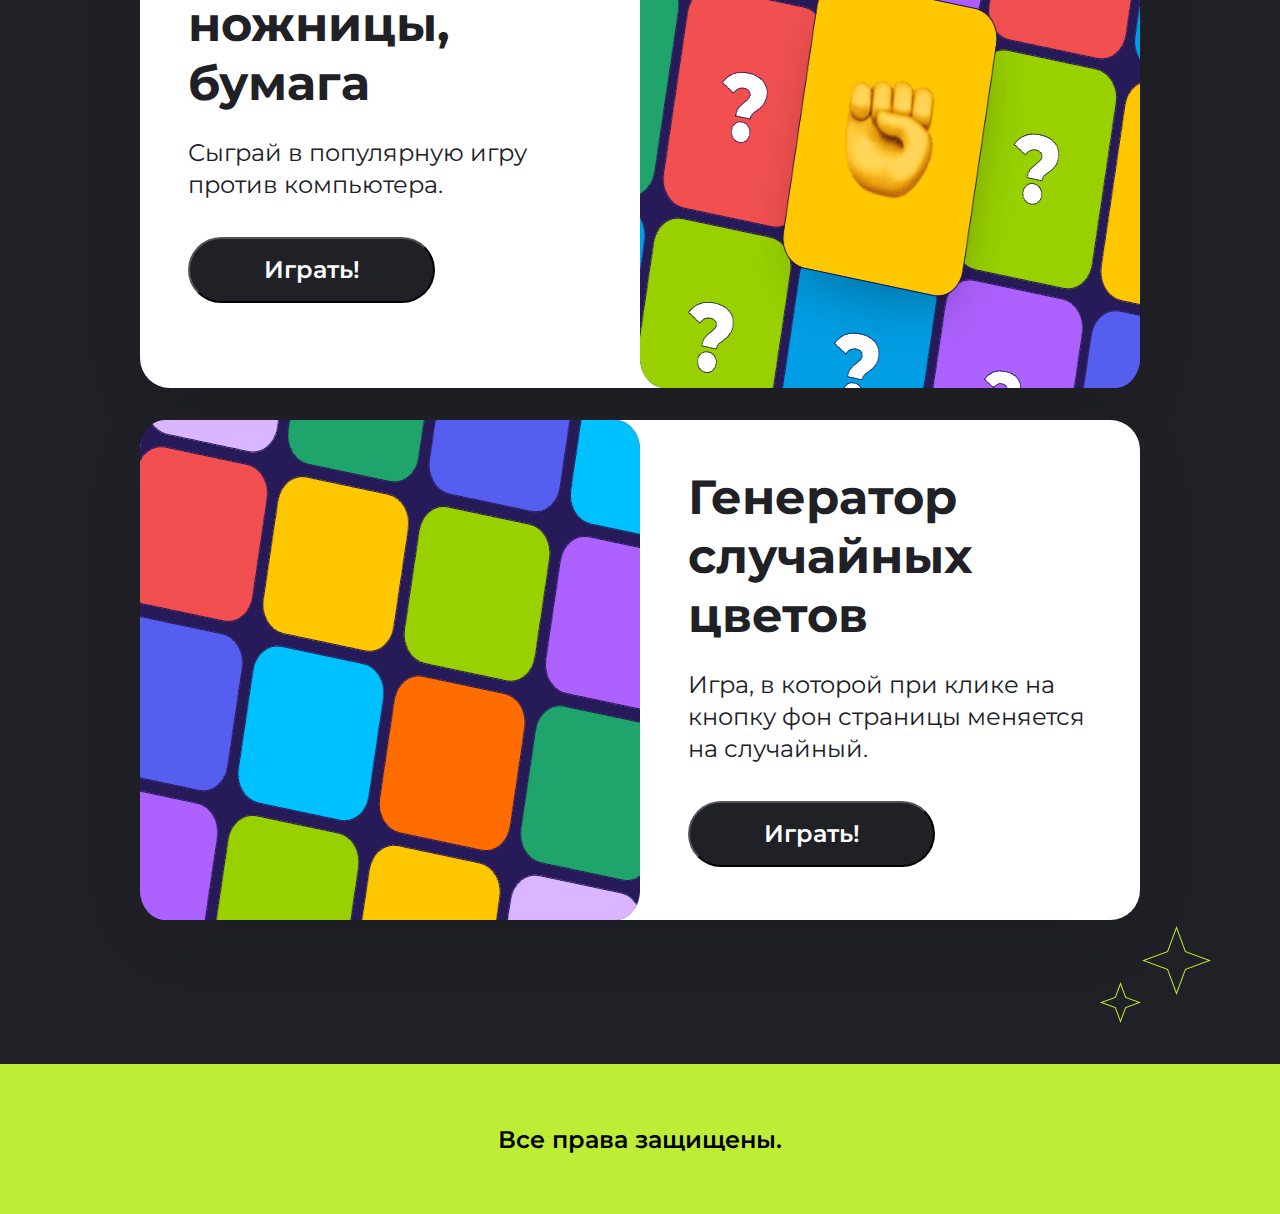
==== commit cda69989: "игра 1" ====
--- a/index.html
+++ b/index.html
@@ -47,7 +47,7 @@
             </div>
         </div>
     </section>
-    <section class="section-1 center bgChangeColor" id="games-mini">
+    <section class="section-1 center" id="games-mini">
         <div class="section-1__content">
             <h2 class="section-1__title">Об играх</h2>
             <h2 class="section-1__title-mob">Мини-игры</h2>
@@ -115,7 +115,7 @@
                 </div>
             </div>
         </section>
-        <section class="section-2 center bgChangeColor">
+        <section class="section-2 center">
             <div class="section-2__content">
                 <h2 class="section-2__title">Мини-игры</h2>
                 <div class="section-2__items-big">
@@ -123,12 +123,12 @@
                         <div class="item-big__content">
                             <h3 class="item-big__name">Угадай число</h3>
                             <p class="item-big__text">Попробуй угадать случайное число от 1 до 100.</p>
-                            <button class="item-big__button" onclick="game_1()">Играть!</button>
+                            <button class="item-big__button" onclick="game_one()">Играть!</button>
                         </div>
-                        <img src="images/О.б..png" alt="">
+                        <img src="images/О.б..png" alt="" class="item-big__img">
                     </div>
                     <div class="item-big" id="game_2">
-                        <img src="images/О.б.(1).png" alt="">
+                        <img src="images/О.б.(1).png" alt="" class="item-big__img">
                         <div class="item-big__content">
                             <h3 class="item-big__name">Простая арифметика</h3>
                             <p class="item-big__text">Попробуй решить простые арифметические задачи.</p>
@@ -142,10 +142,10 @@
                             <p class="item-big__text">Попробуй ввести текст, который будет перевернут.</p>
                             <button class="item-big__button" onclick="mirrorText()">Играть!</button>
                         </div>
-                        <img src="images/о.б.(2).png" alt="">
+                        <img src="images/о.б.(2).png" alt="" class="item-big__img">
                     </div>
                     <div class="item-big" id="game_4">
-                        <img src="images/О.б.(3).png" alt="">
+                        <img src="images/О.б.(3).png" alt="" class="item-big__img">
                         <div class="item-big__content">
                             <h3 class="item-big__name">Викторина</h3>
                             <p class="item-big__text">Отвечай на вопросы викториныс вариантами ответов.</p>
@@ -158,10 +158,10 @@
                             <p class="item-big__text">Сыграй в популярную игру против компьютера.</p>
                             <button class="item-big__button" onclick="rockPaperScissors()">Играть!</button>
                         </div>
-                        <img src="images/О.б.(4).png" alt="">
+                        <img src="images/О.б.(4).png" alt="" class="item-big__img">
                     </div>
                     <div class="item-big" id="game_6">
-                        <img src="images/О.б(5).png" alt="">
+                        <img src="images/О.б(5).png" alt=""class="item-big__img">
                         <div class="item-big__content">
                             <h3 class="item-big__name">Генератор случайных<br> цветов</h3>
                             <p class="item-big__text">Игра, в которой при клике на кнопку фон страницы меняется на случайный.</p>
@@ -174,7 +174,6 @@
 <footer class="footer center">
     <p class="footer__text">Все права защищены.</p>
 </footer>
-<!-- <script src="hw_9.js"></script> -->
 <script src="games.js"></script>
 </body>
 </html>--- a/style.css
+++ b/style.css
@@ -13,8 +13,8 @@
 }
 
 .center {
-  padding-left: calc(50% - 600px);
-  padding-right: calc(50% - 600px);
+  padding-left: calc(50% - 500px);
+  padding-right: calc(50% - 500px);
 }
 
 .top {
@@ -61,6 +61,7 @@
   height: 66px;
   margin-top: 64px;
   padding-top: 16px;
+  transition: background-color 0.5s, border 0.5s, color 0.5s;
 }
 .top__button:hover {
   transition: background-color 0.5s;
@@ -174,7 +175,7 @@
   background: rgb(32, 32, 39);
   background-image: url(images/Star7.svg), url(images/Star6.svg), url(images/Star10.svg), url(images/Star8.svg);
   background-repeat: no-repeat;
-  background-position: 1277px 93px, 1320px 126px, 1249px 3414px, 1319px 3366px;
+  background-position: 1277px 93px, 1320px 126px, calc(100% - 139px) calc(100% - 41px), calc(100% - 69px) calc(100% - 69px);
 }
 .section-2__title {
   color: rgb(255, 255, 255);
@@ -220,6 +221,8 @@
   height: 512px;
   border-radius: 30px;
   background-color: #fff;
+  transform: scale(1);
+  transition: 1s;
 }
 .item__btn-mob {
   display: none;
@@ -326,6 +329,7 @@
   font-family: Montserrat;
   width: 247px;
   height: 66px;
+  transition: all 0.5s;
 }
 .item-big__button:hover {
   box-sizing: border-box;
@@ -335,6 +339,9 @@
   color: rgb(32, 32, 39);
   transition: background-color 0.5s;
 }
+.item-big__img {
+  width: 50%;
+}
 
 .footer {
   background: rgb(189, 237, 53);
@@ -350,6 +357,77 @@
   padding-top: 61px;
 }
 
+@media (max-width: 1024px) {
+  body {
+    overflow-x: hidden;
+  }
+  .star-3 {
+    display: none;
+  }
+  .top {
+    height: 100% vw;
+  }
+  .top__content {
+    padding: 36px;
+  }
+  .center {
+    padding-left: calc(50% - 400px);
+    padding-right: calc(50% - 400px);
+  }
+  .star-4 {
+    position: absolute;
+    bottom: 100px;
+    right: 200px;
+  }
+  .star-5 {
+    right: 80px;
+  }
+  .section-1__items {
+    display: grid;
+    grid-template-columns: repeat(8, 1fr);
+    row-gap: 32px;
+  }
+  .item-long {
+    height: 512px;
+  }
+  .item-5 {
+    margin-top: 0px;
+  }
+  .name-short {
+    width: 100%;
+  }
+  .section-2__items-big {
+    display: grid;
+    grid-template-columns: repeat(8, 1fr);
+    row-gap: 32px;
+    margin-top: 72px;
+  }
+  .item-big {
+    grid-column: span 8;
+    height: auto;
+    margin-left: 30px;
+    margin-right: 30px;
+  }
+  .item-big__button {
+    font-size: 20px;
+    width: 200px;
+    height: 54px;
+    margin-top: 24px;
+  }
+  .item-big__text {
+    font-size: 20px;
+    padding-top: 14px;
+  }
+  .item-big__name {
+    font-size: 38px;
+  }
+  .item-big__img {
+    width: 50%;
+    -o-object-fit: cover;
+       object-fit: cover;
+    border-radius: 30px;
+  }
+}
 @media (max-width: 768px) {
   .top {
     background-image: url(images/Star2.svg), url(images/Star3.svg), url(images/Star4.svg), url(images/Star5.svg), url(images/Vector.svg);
@@ -383,7 +461,7 @@
     margin-top: 36px;
   }
   .top__content {
-    align-content: center;
+    align-items: center;
   }
   .star-3, .star-4, .star-5, .star-1, .star-2 {
     display: none;
@@ -415,6 +493,8 @@
   .item {
     margin-bottom: 24px;
     height: auto;
+    transform: none;
+    transition: none;
   }
   .item__image {
     width: 100%;
@@ -455,6 +535,10 @@
     letter-spacing: 0px;
     text-align: left;
   }
+  .item::hover {
+    transform: none;
+    transition: none;
+  }
   .item-5 {
     margin-top: 0;
   }
